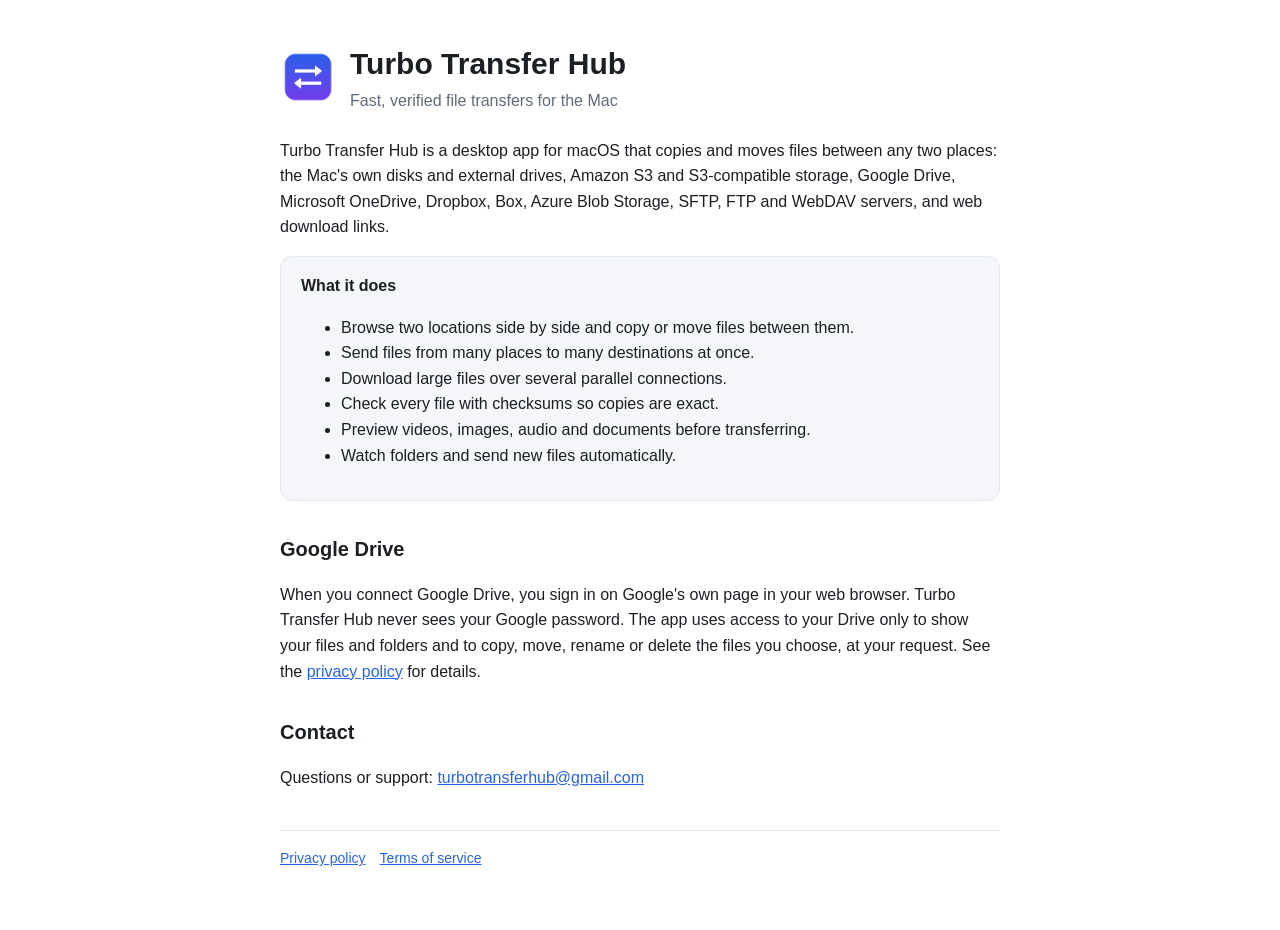
==== index.html @ 55b04925 "Turbo Transfer Hub website: home page, privacy policy, terms Co-Authored-By: Claude Opus 5.5 <norepl" ====
<!doctype html>
<html lang="en">
<head>
  <meta charset="utf-8">
  <meta name="viewport" content="width=device-width, initial-scale=1">
  <title>Turbo Transfer Hub</title>
  <meta name="description" content="Turbo Transfer Hub is a Mac app that moves files between Mac drives, Amazon S3, Google Drive, OneDrive, Dropbox, Box, Azure, SFTP, FTP and WebDAV.">
  <link rel="icon" href="icon.png">
  <link rel="stylesheet" href="style.css">
</head>
<body>
<main>
  <header><img src="icon.png" alt=""><div><h1>Turbo Transfer Hub</h1><div class="muted">Fast, verified file transfers for the Mac</div></div></header>

  <p>Turbo Transfer Hub is a desktop app for macOS that copies and moves files between any two places: the Mac's own disks and external drives, Amazon S3 and S3-compatible storage, Google Drive, Microsoft OneDrive, Dropbox, Box, Azure Blob Storage, SFTP, FTP and WebDAV servers, and web download links.</p>

  <div class="card">
    <strong>What it does</strong>
    <ul>
      <li>Browse two locations side by side and copy or move files between them.</li>
      <li>Send files from many places to many destinations at once.</li>
      <li>Download large files over several parallel connections.</li>
      <li>Check every file with checksums so copies are exact.</li>
      <li>Preview videos, images, audio and documents before transferring.</li>
      <li>Watch folders and send new files automatically.</li>
    </ul>
  </div>

  <h2>Google Drive</h2>
  <p>When you connect Google Drive, you sign in on Google's own page in your web browser. Turbo Transfer Hub never sees your Google password. The app uses access to your Drive only to show your files and folders and to copy, move, rename or delete the files you choose, at your request. See the <a href="privacy.html">privacy policy</a> for details.</p>

  <h2>Contact</h2>
  <p>Questions or support: <a href="mailto:turbotransferhub@gmail.com">turbotransferhub@gmail.com</a></p>

  <footer><a href="privacy.html">Privacy policy</a><a href="terms.html">Terms of service</a></footer>
</main>
</body>
</html>
---- style.css ----
:root { --bg: #ffffff; --text: #1b1f24; --muted: #5f6b7a; --accent: #2563eb; --card: #f4f6f9; --border: #e3e7ee; }
@media (prefers-color-scheme: dark) { :root { --bg: #0f1115; --text: #e6e9ee; --muted: #9aa4b2; --accent: #60a5fa; --card: #171a20; --border: #2a2f38; } }
* { box-sizing: border-box; }
body { margin: 0; background: var(--bg); color: var(--text); font: 16px/1.6 -apple-system, BlinkMacSystemFont, "Segoe UI", Roboto, sans-serif; }
main { max-width: 760px; margin: 0 auto; padding: 40px 20px 60px; }
header { display: flex; align-items: center; gap: 14px; margin-bottom: 24px; }
header img { width: 56px; height: 56px; }
h1 { margin: 0; font-size: 30px; }
h2 { margin-top: 32px; font-size: 20px; }
a { color: var(--accent); }
.muted { color: var(--muted); }
.card { background: var(--card); border: 1px solid var(--border); border-radius: 12px; padding: 16px 20px; margin: 16px 0; }
footer { margin-top: 40px; padding-top: 16px; border-top: 1px solid var(--border); color: var(--muted); font-size: 14px; }
footer a { margin-right: 14px; }
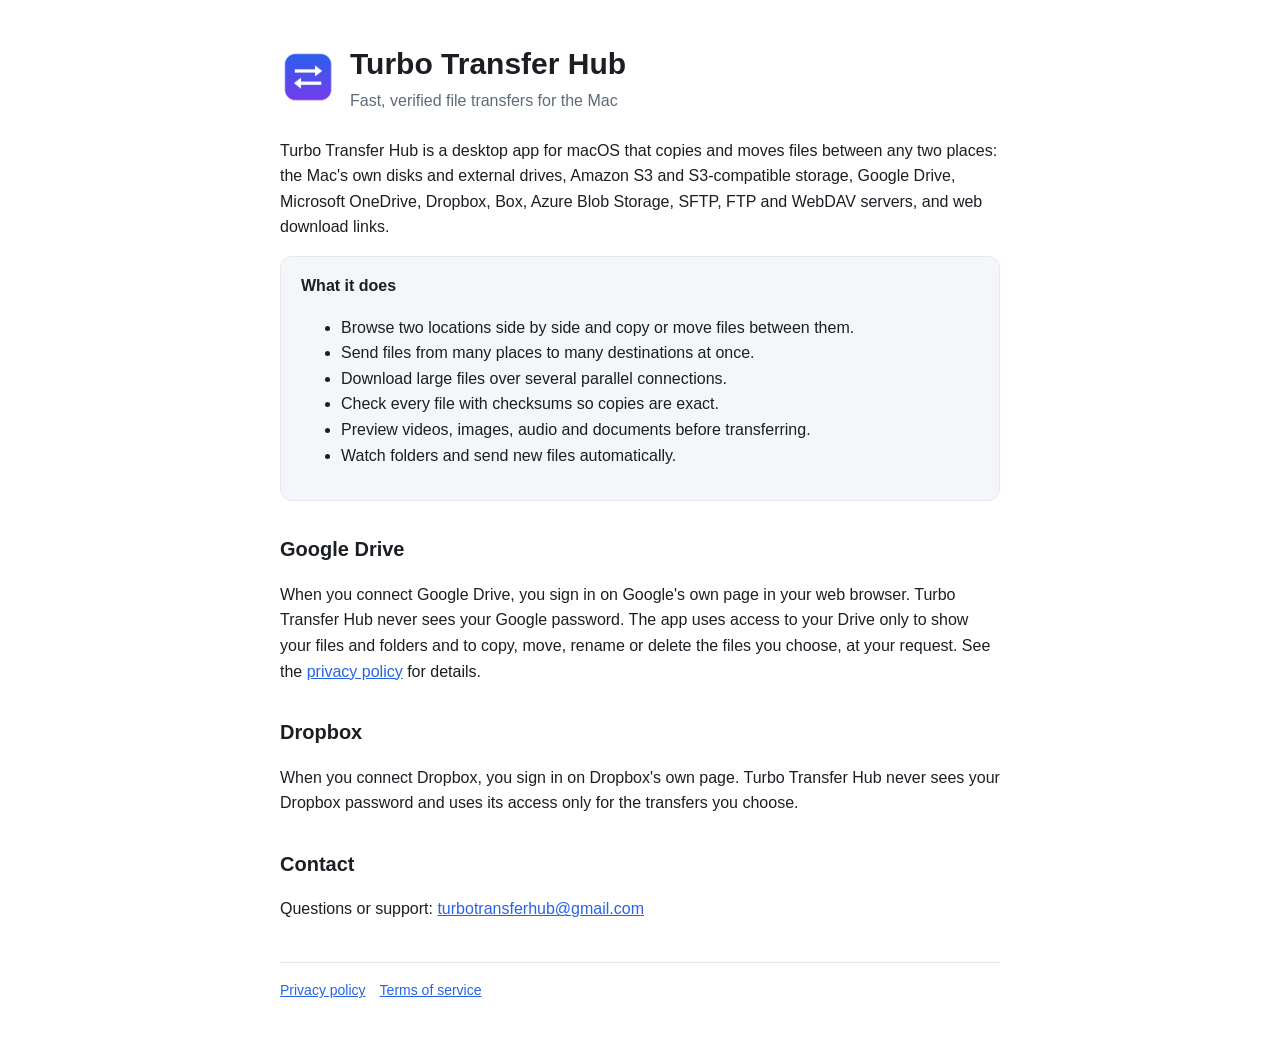
==== commit 300dfd89: "Add Dropbox to privacy policy and home page Co-Authored-By: Claude Opus 5.5 <noreply@anthropic.com>" ====
--- a/index.html
+++ b/index.html
@@ -29,6 +29,9 @@
   <h2>Google Drive</h2>
   <p>When you connect Google Drive, you sign in on Google's own page in your web browser. Turbo Transfer Hub never sees your Google password. The app uses access to your Drive only to show your files and folders and to copy, move, rename or delete the files you choose, at your request. See the <a href="privacy.html">privacy policy</a> for details.</p>
 
+  <h2>Dropbox</h2>
+  <p>When you connect Dropbox, you sign in on Dropbox's own page. Turbo Transfer Hub never sees your Dropbox password and uses its access only for the transfers you choose.</p>
+
   <h2>Contact</h2>
   <p>Questions or support: <a href="mailto:turbotransferhub@gmail.com">turbotransferhub@gmail.com</a></p>
 
